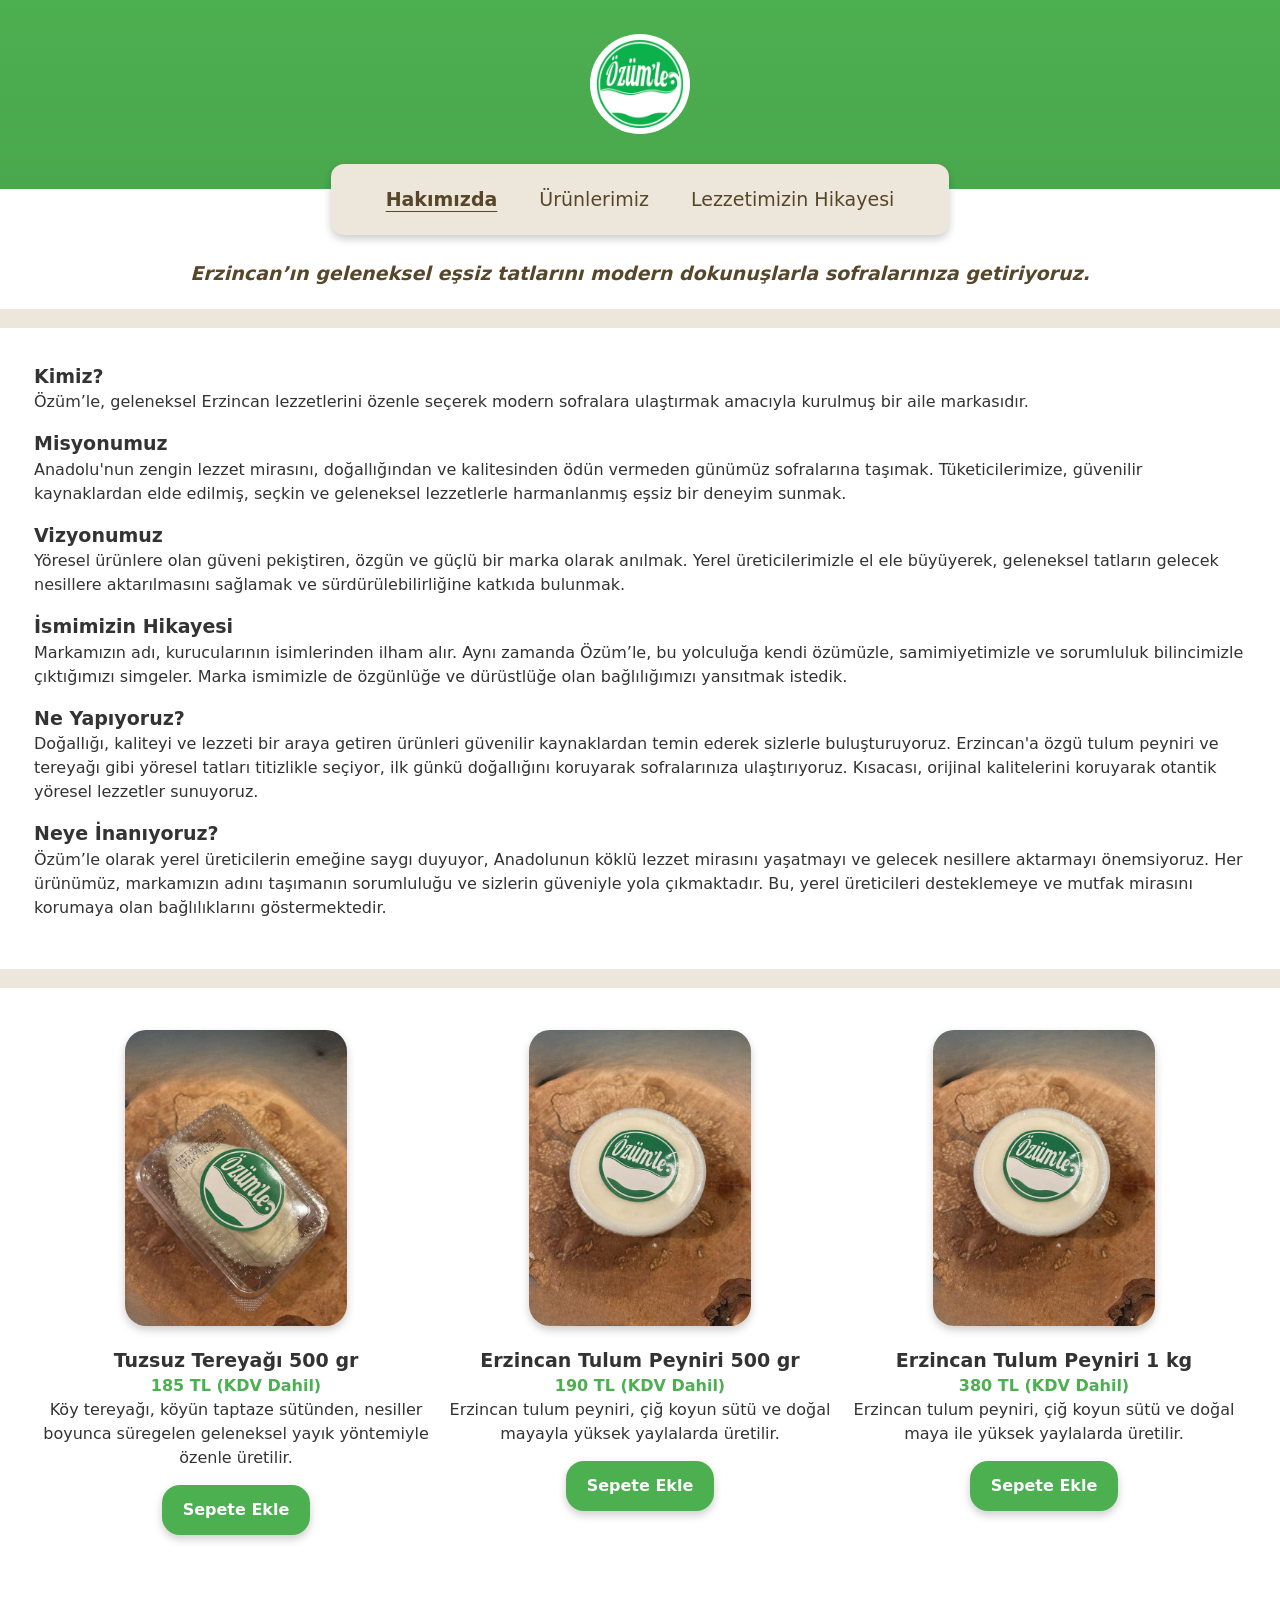
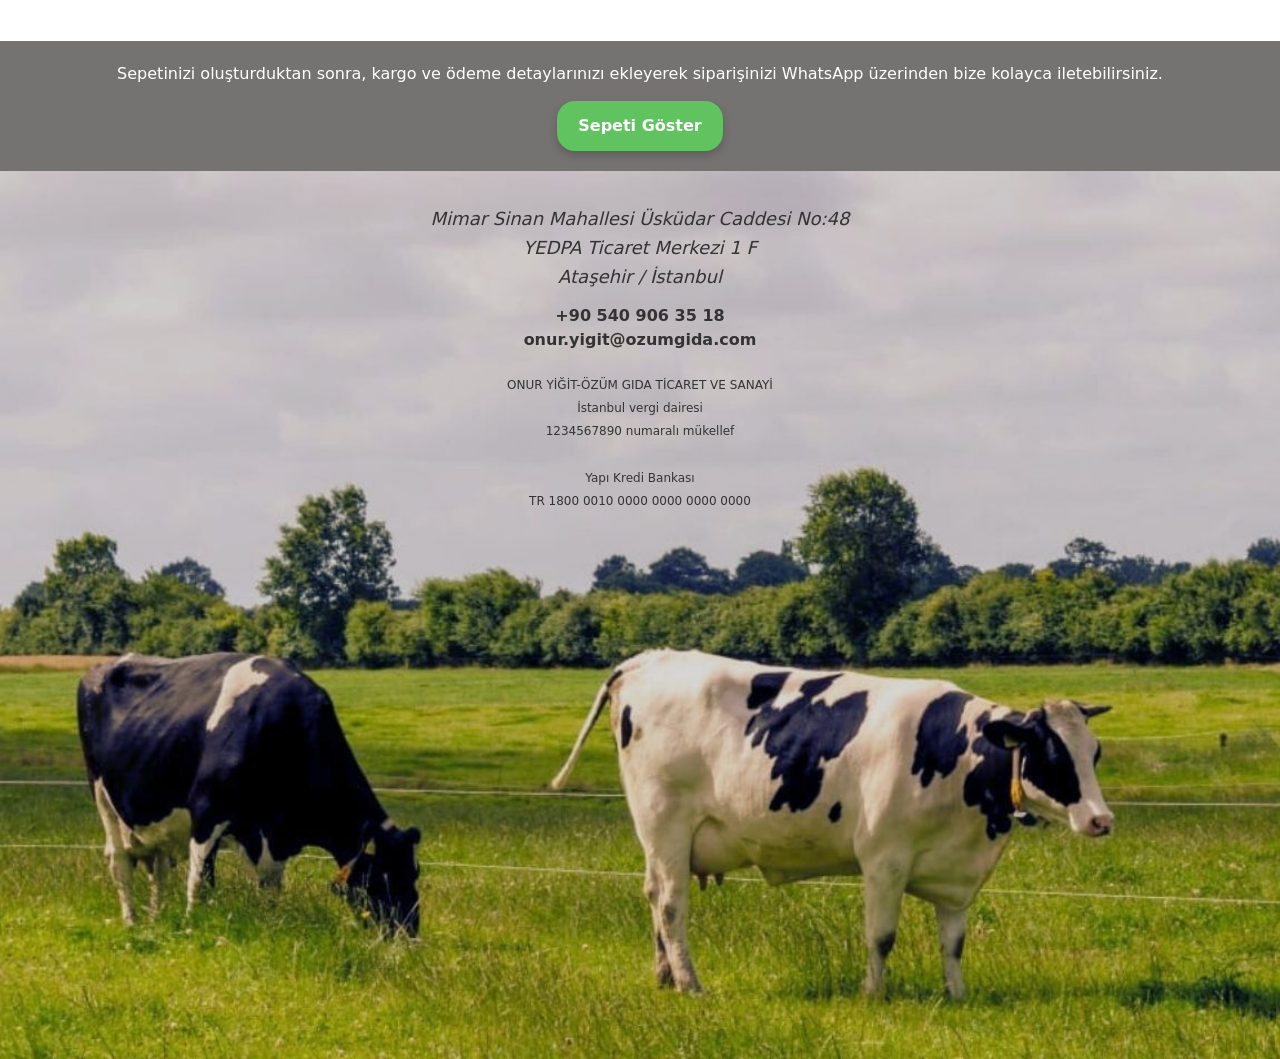
==== hakkimizda.html @ 04ee7a81 "initial commit for first version" ====
<!DOCTYPE html>
<html lang="tr">

<head>
    <meta charset="UTF-8">
    <meta name="viewport" content="width=device-width, initial-scale=1.0">
    <link rel="stylesheet" href="/s/site.css" />
</head>

<body>
    <div id="loading">yükleniyor...</div>
    <script src="/s/site.js"></script>
</body>

</html>
---- s/site.css ----
*,
*::before,
*::after {
    box-sizing: border-box;
    scrollbar-width: thin;
    scrollbar-color: #4CAF50 #fff;
}

html,
body,
header,
main,
footer,
div,
menu,
nav,
ul,
li,
h1,
h2,
h3,
em,
p,
strong,
address,
button {
    margin: 0;
    padding: 0;
    border: 0;
    outline: 0;
    vertical-align: baseline;
    font-size: 100%;
    font: inherit;
}

menu,
ul,
li {
    list-style: none;
}

html {
    font-size: 16px;
    height: 100%;
}

body {
    text-align: center;
    line-height: 1.5;
    font-family: sans;
    background: linear-gradient(to bottom, #4CAF50, #3E8E41);
    color: #333;
    height: 100%;
}


#loading {
    position: absolute;
    top: 50%;
    left: 50%;
    transform: translate(-50%, -50%);
    font-size: 55px;
    color: #fff;
}

header img {
    cursor: pointer;
    width: 100px;
    height: 100px;
    display: block;
    border-radius: 50%;
    margin: 34px auto;
    margin-bottom: 55px;
}

footer {
    background-image: url(/img/footer.jpg);
    height: 888px;
    background-size: cover;
    background-position: bottom;
    background-repeat: no-repeat;
    background-color: #b9afb8;
}

footer a {
    display: block;
    margin: 8px;
    color: #333;
    text-decoration: none;
    font-weight: bolder;
    width: fit-content;
    margin: auto;

}

footer em {
    font-style: normal;
    display: block;
    font-size: 12px;
    margin-bottom: 5px;
}

address {
    font-style: italic;
    padding-top: 34px;
    padding-bottom: 13px;
    font-size: 18px;
    line-height: 1.6;
}

nav {
    background: #fff;
    height: 77px;
    background-size: cover;
    background-position: bottom;
    background-repeat: no-repeat;
}

menu {
    background: #EDE6DB;
    margin-top: -25px;
    border-radius: 13px;
    display: inline-block;
    padding-left: 34px;
    padding-right: 34px;
    box-shadow: 0 4px 8px rgba(0, 0, 0, 0.2);
}

menu li {
    display: inline-block;
    padding: 8px;
    margin: 13px;
    color: #584629;
    font-size: 19px;
    font-weight: normal;
    text-decoration: none;
    text-align: center;
    cursor: pointer;
    text-underline-offset: 5px;
}

menu li:hover {
    text-decoration: underline;
}

article {
    background: #fff;
    padding: 34px;
    text-align: left;
}

article img {
    width: 100%;
    margin-top: 13px;
    margin-bottom: 13px;
    border-radius: 13px;
}

p {
    margin-bottom: 15px;
}

#basket {
    background: #757272;
    color: #fff;
    padding: 21px;
    padding-bottom: 55px;
    margin-top: -20px;
    width: 100%;
    overflow: hidden;
    transition: height 0.8s ease-in-out;
}

#basket h2,
#basket strong {
    margin-bottom: 5px;
    display: block;
}

#basket ul li img {
    width: 99px;
    height: 99px;
    margin: 5px;
    margin-left: 55px;
    margin-top: 21px;
    border-radius: 50%;
    box-shadow: 0 4px 8px rgba(0, 0, 0, 0.2);
}

#basket ul li button {
    display: inline-block;
    background-color: #f14f4f;
    padding: 8px;
    margin-inline: 13px;
    font-size: 13px;
}

.btnDelete {
    position: relative;
    top: -55px;
    left: -30px;
}

.btnAddToBasket {
    margin-bottom: 21px;
}

button {
    cursor: pointer;
    background-color: #4CAF50;
    color: #fff;
    padding: 13px;
    padding-right: 21px;
    padding-left: 21px;
    border-radius: 18px;
    font-weight: bold;
    box-shadow: 0 4px 8px rgba(0, 0, 0, 0.2);
}

button:hover {
    text-decoration: underline;
}

#btnShowBasket {
    background: #60c35f;
    margin-bottom: 21px;
}

#totalPrice {
    margin: 34px auto;
    display: block;
    text-decoration: underline;
    text-underline-offset: 5px;
}

main {
    background: #fff;
    margin-top: -20px;
    padding-bottom: 55px;
}

h2 {
    font-weight: bolder;
    font-size: 19px;
}

h3 {
    font-weight: bold;
    font-style: italic;
    font-size: 19px;
    padding: 13px;
    padding-bottom: 21px;
    color: #584629;
}

article,
h3 {
    border-bottom: 19px solid #EDE6DB;
}

#products {
    display: grid;
    justify-content: center;
    grid-template-columns: repeat(3, 1fr);
    padding: 34px;
    padding-top: 13px;
}

#products:has(> li:nth-child(1):nth-last-child(1)) {
    grid-template-columns: 1fr;
}

#products h2,
#products img {
    cursor: pointer;
}

#products strong, .prd strong {
    color: #4CAF50;
    font-weight: bold;
}

#products img {
    width: 222px;
    margin: 13px;
    border-radius: 21px;
    box-shadow: 0 4px 8px rgba(0, 0, 0, 0.2);
}

.prd {
    text-align: center;
}

.prd img {
    width: 50%;
    object-fit: cover;
    height: 444px;
}

@media (max-width: 768px) {
    #products {
        grid-template-columns: 1fr;
    }

    #products img {
        margin-top: 34px;
    }

    nav {
        height: 188px;
    }

    menu li {
        display: block;
        margin: 10px 0;
    }

    .btnAddToBasket {
        margin-bottom: 5px;
    }
}
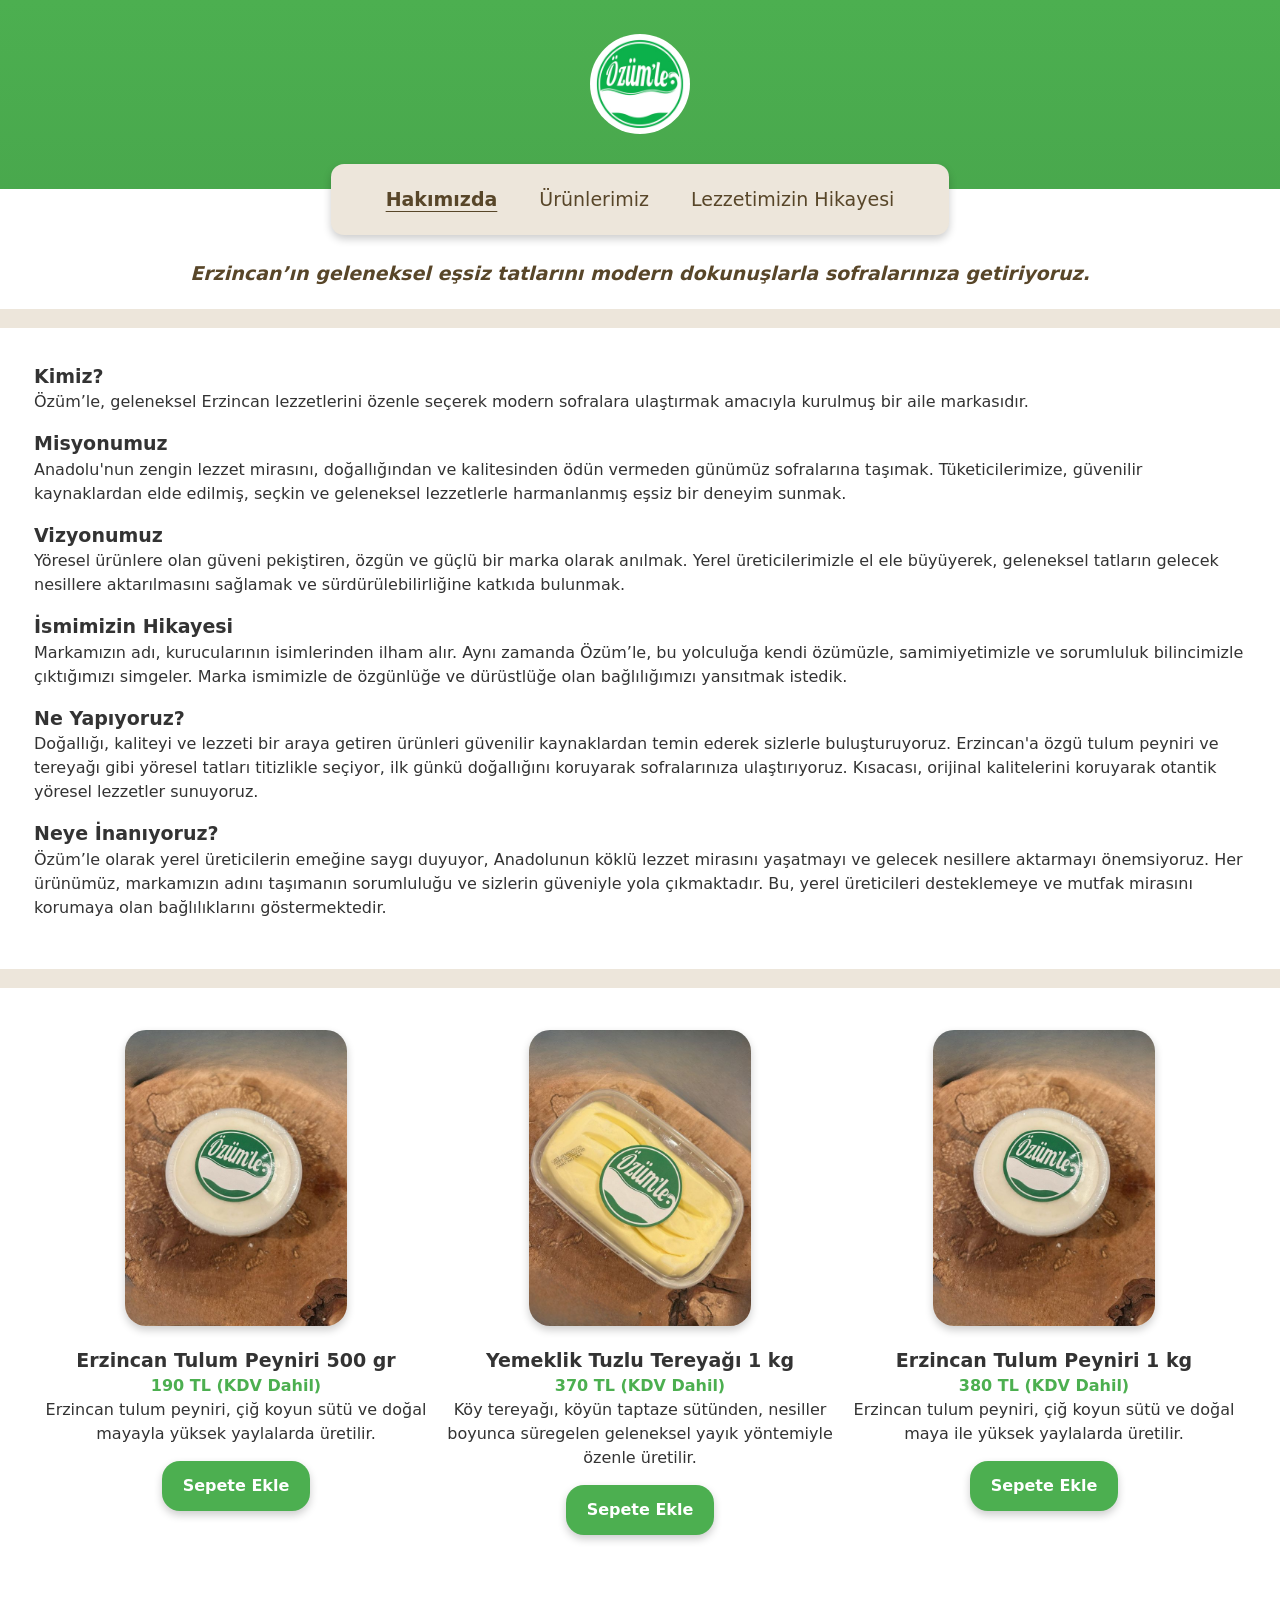
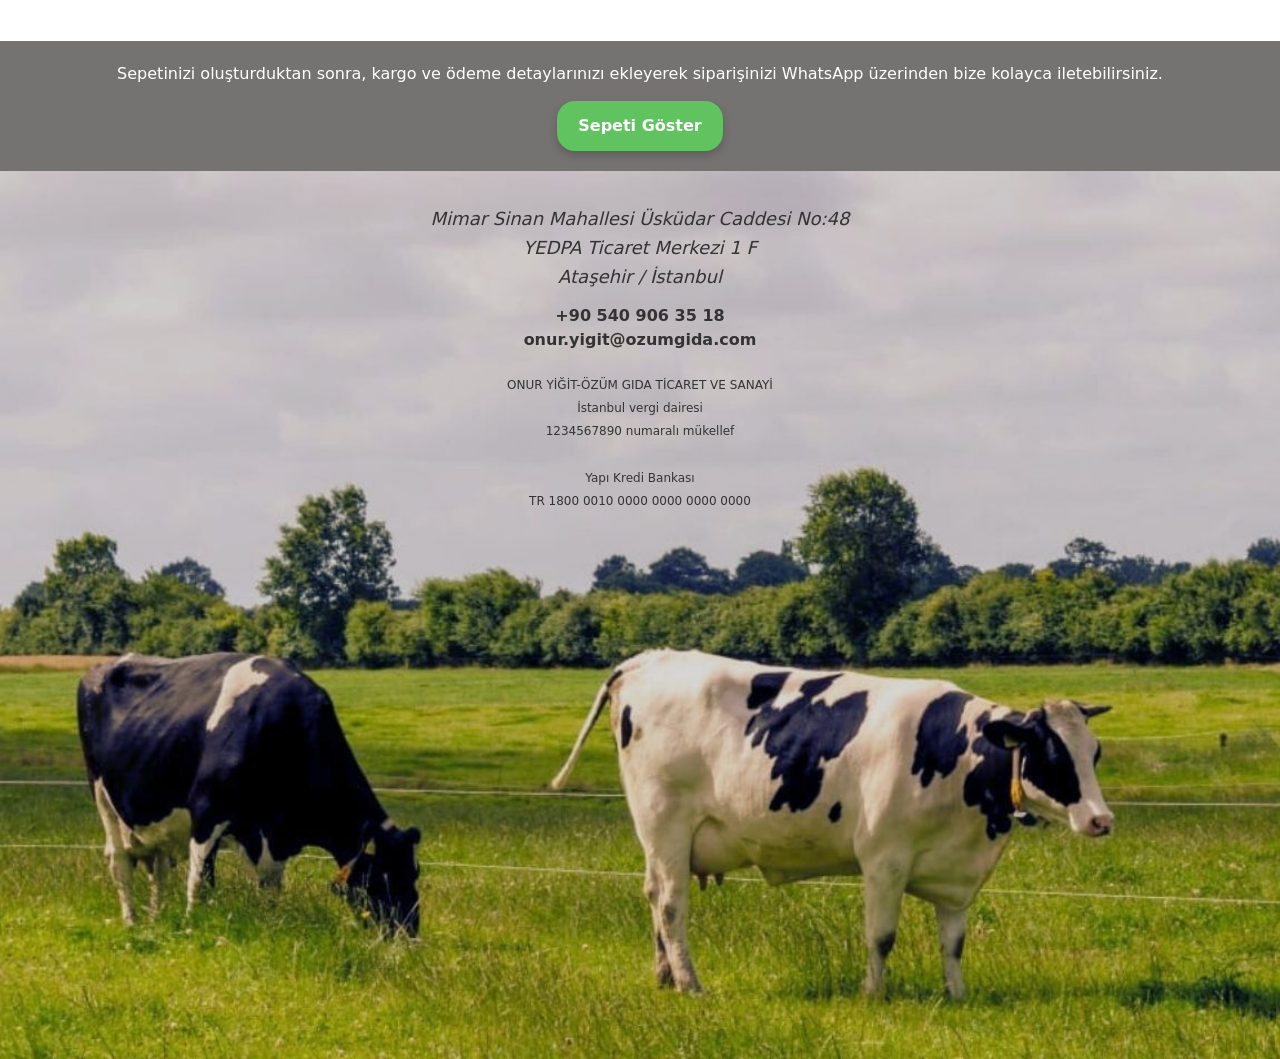
==== commit e04ed1b8: "favicon added," ====
--- a/hakkimizda.html
+++ b/hakkimizda.html
@@ -5,6 +5,7 @@
     <meta charset="UTF-8">
     <meta name="viewport" content="width=device-width, initial-scale=1.0">
     <link rel="stylesheet" href="/s/site.css" />
+    <link rel="icon" href="/favicon.png" type="image/png" />
 </head>
 
 <body>
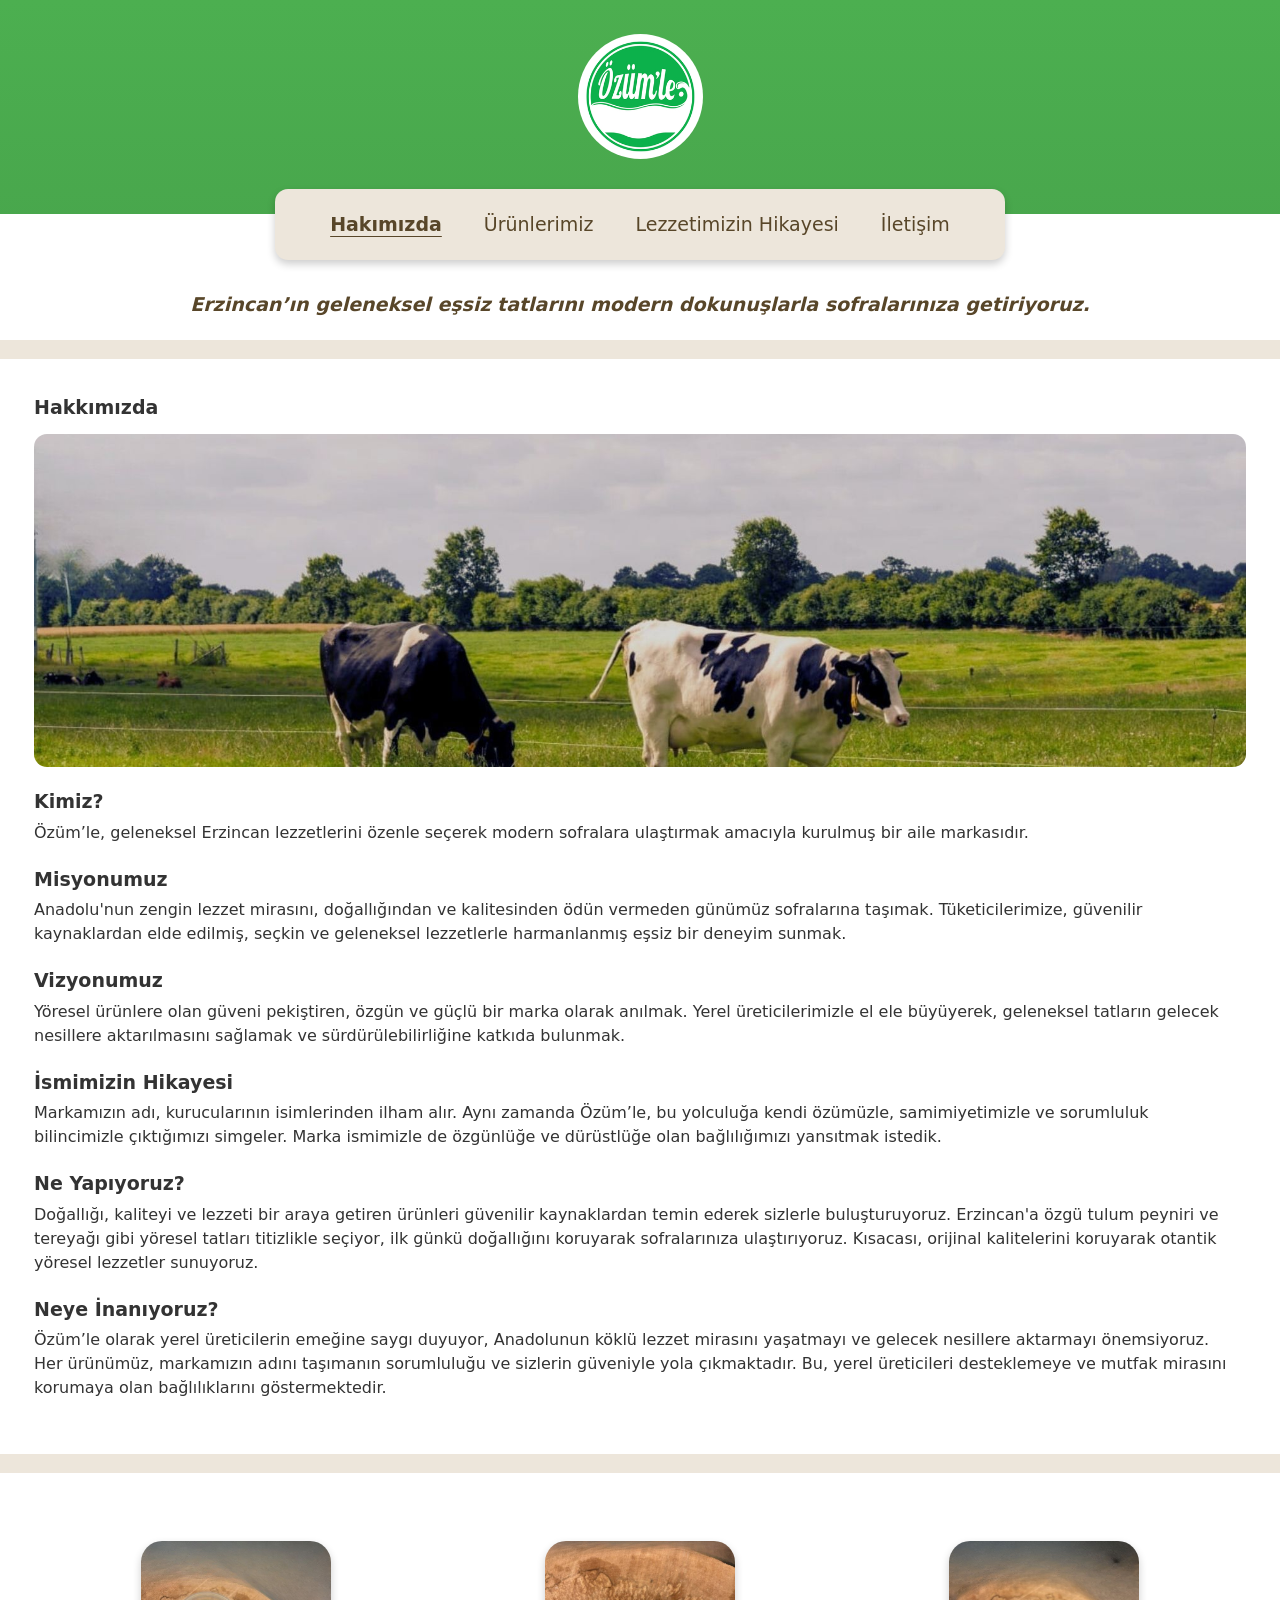
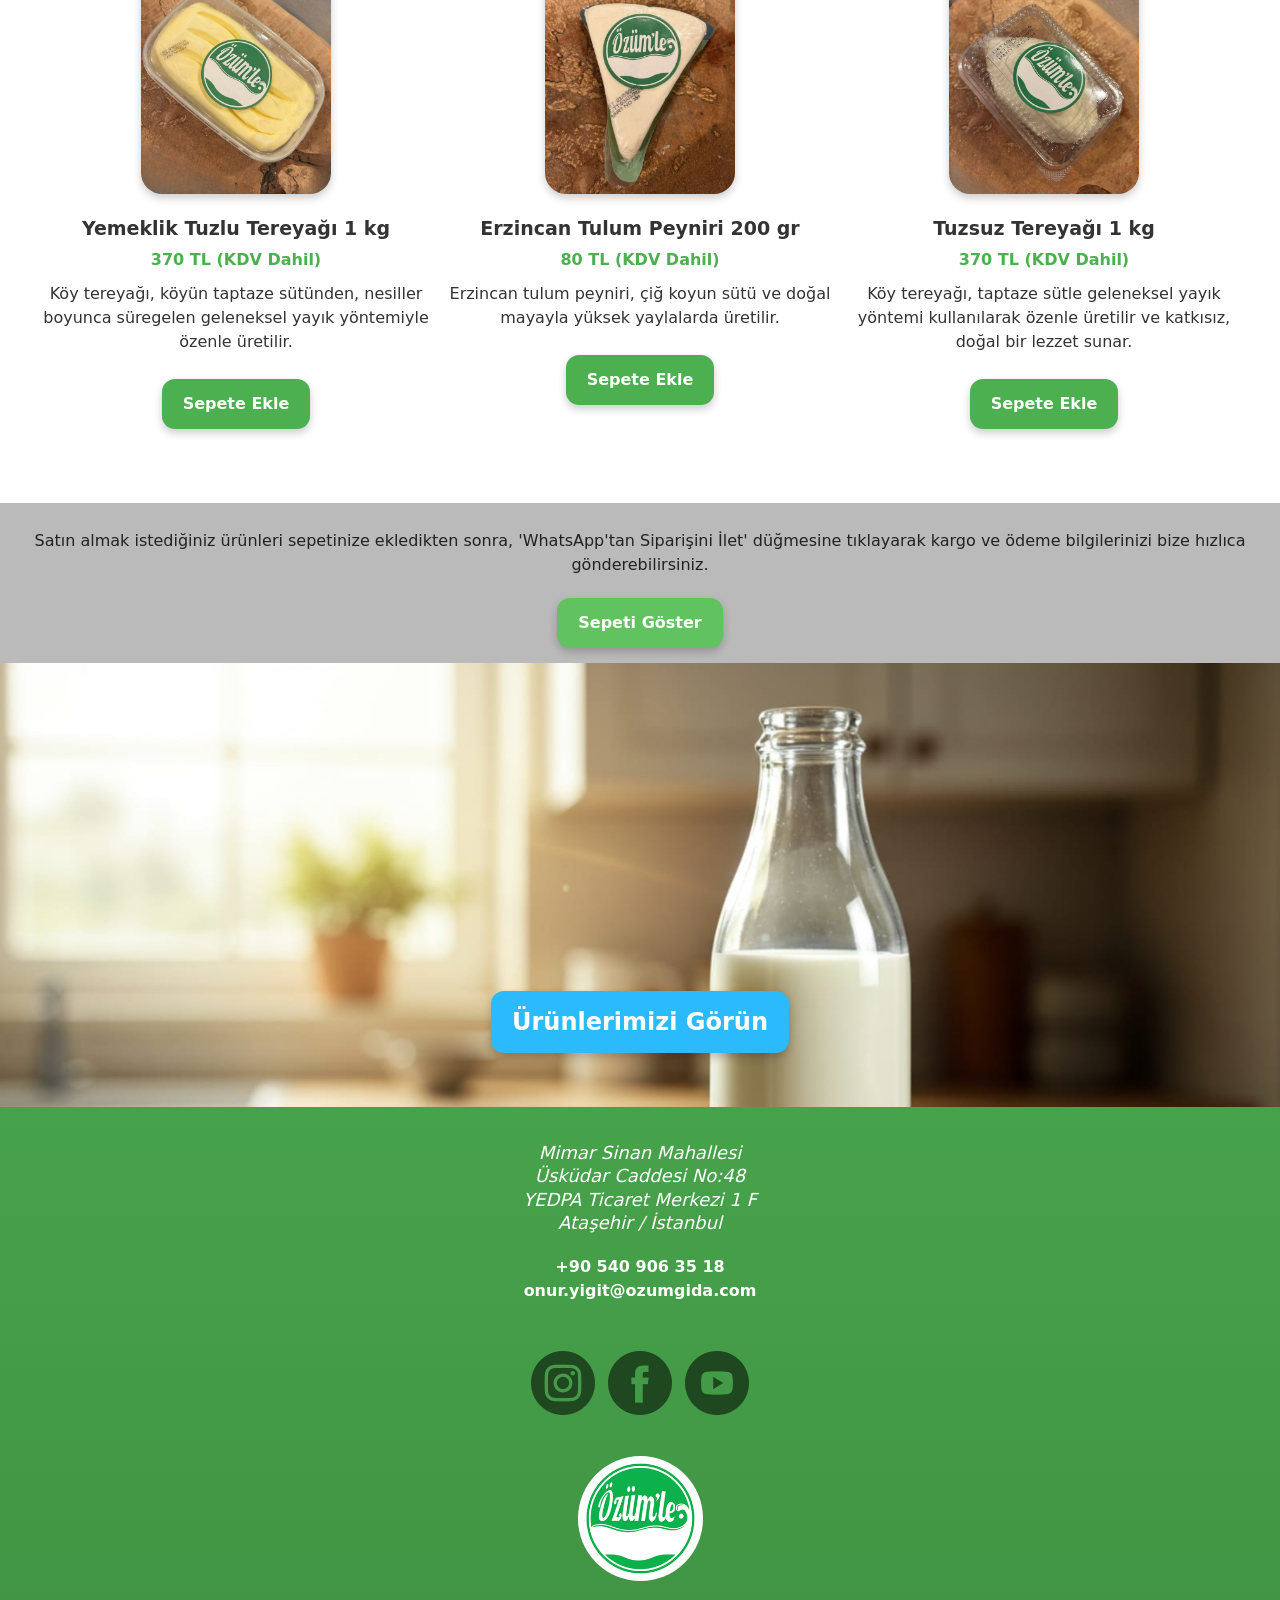
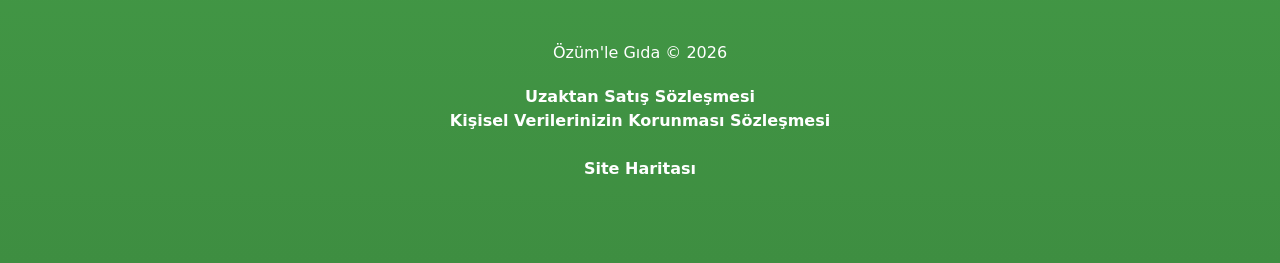
==== commit 411510fe: "basket work started" ====
--- a/hakkimizda.html
+++ b/hakkimizda.html
@@ -1,16 +1,5 @@
 <!DOCTYPE html>
 <html lang="tr">
-
-<head>
-    <meta charset="UTF-8">
-    <meta name="viewport" content="width=device-width, initial-scale=1.0">
-    <link rel="stylesheet" href="/s/site.css" />
-    <link rel="icon" href="/favicon.png" type="image/png" />
-</head>
-
-<body>
-    <div id="loading">yükleniyor...</div>
-    <script src="/s/site.js"></script>
-</body>
-
+<head><meta charset="UTF-8"><meta name="viewport" content="width=device-width, initial-scale=1.0"><link rel="stylesheet" href="/s/site.css" /><link rel="icon" href="/favicon.png" type="image/png" /></head>
+<body><div id="loading">yükleniyor...</div><script src="/s/site.js"></script></body>
 </html>
--- a/s/site.css
+++ b/s/site.css
@@ -63,10 +63,10 @@
     color: #fff;
 }
 
-header img {
-    cursor: pointer;
-    width: 100px;
-    height: 100px;
+.logo {
+    cursor: pointer;
+    width: 125px;
+    height: 125px;
     display: block;
     border-radius: 50%;
     margin: 34px auto;
@@ -74,18 +74,15 @@
 }
 
 footer {
-    background-image: url(/img/footer.jpg);
-    height: 888px;
-    background-size: cover;
-    background-position: bottom;
-    background-repeat: no-repeat;
-    background-color: #b9afb8;
+    background: linear-gradient(to bottom, #4CAF50, #3E8E41);
+    padding-bottom: 34px;
+    color: #fff;
 }
 
 footer a {
     display: block;
-    margin: 8px;
-    color: #333;
+    margin: 13px;
+    color: #fff;
     text-decoration: none;
     font-weight: bolder;
     width: fit-content;
@@ -102,15 +99,16 @@
 
 address {
     font-style: italic;
+    padding-bottom: 21px;
     padding-top: 34px;
-    padding-bottom: 13px;
     font-size: 18px;
-    line-height: 1.6;
+    line-height: 1.3;
+    color: #fff;
 }
 
 nav {
     background: #fff;
-    height: 77px;
+    height: 55px;
     background-size: cover;
     background-position: bottom;
     background-repeat: no-repeat;
@@ -124,6 +122,8 @@
     padding-left: 34px;
     padding-right: 34px;
     box-shadow: 0 4px 8px rgba(0, 0, 0, 0.2);
+    position: relative;
+    z-index: 100;
 }
 
 menu li {
@@ -139,10 +139,6 @@
     text-underline-offset: 5px;
 }
 
-menu li:hover {
-    text-decoration: underline;
-}
-
 article {
     background: #fff;
     padding: 34px;
@@ -151,6 +147,8 @@
 
 article img {
     width: 100%;
+    height: 333px;
+    object-fit: cover;
     margin-top: 13px;
     margin-bottom: 13px;
     border-radius: 13px;
@@ -158,10 +156,15 @@
 
 p {
     margin-bottom: 15px;
+    padding: 5px;
+}
+
+article p {
+    padding-left: 0;
 }
 
 #basket {
-    background: #757272;
+    background: #bababa;
     color: #fff;
     padding: 21px;
     padding-bottom: 55px;
@@ -185,23 +188,34 @@
     margin-top: 21px;
     border-radius: 50%;
     box-shadow: 0 4px 8px rgba(0, 0, 0, 0.2);
+    cursor: pointer;
 }
 
 #basket ul li button {
     display: inline-block;
-    background-color: #f14f4f;
-    padding: 8px;
-    margin-inline: 13px;
-    font-size: 13px;
-}
-
-.btnDelete {
+    background-color: #ffa91e;
+    padding-inline: 6px;
+    padding-block: 0px;
+    margin-inline: 15px;
+    font-size: 19px;
+    border-radius: 8px;
+}
+
+#basket ul li button.btnDelete {
     position: relative;
     top: -55px;
     left: -30px;
+    font-size: 15px;
+    padding-left: 8px;
+    padding-right: 8px;
 }
 
 .btnAddToBasket {
+    margin: 5px;
+}
+
+.prd .btnAddToBasket {
+    margin-top: 13px;
     margin-bottom: 21px;
 }
 
@@ -212,30 +226,39 @@
     padding: 13px;
     padding-right: 21px;
     padding-left: 21px;
-    border-radius: 18px;
+    border-radius: 13px;
     font-weight: bold;
     box-shadow: 0 4px 8px rgba(0, 0, 0, 0.2);
 }
 
-button:hover {
-    text-decoration: underline;
-}
-
 #btnShowBasket {
     background: #60c35f;
+    margin-top: 13px;
     margin-bottom: 21px;
 }
 
-#totalPrice {
+#basket p {
+    margin-bottom: 3px;
+    color: #222;
+}
+
+#pTotal {
     margin: 34px auto;
+    display: block;
+}
+
+#total {
     display: block;
     text-decoration: underline;
     text-underline-offset: 5px;
+    padding-bottom: 34px;
+    font-weight: bold;
 }
 
 main {
     background: #fff;
-    margin-top: -20px;
+    margin-top: 0;
+    padding-top: 8px;
     padding-bottom: 55px;
 }
 
@@ -263,7 +286,7 @@
     justify-content: center;
     grid-template-columns: repeat(3, 1fr);
     padding: 34px;
-    padding-top: 13px;
+    padding-top: 55px;
 }
 
 #products:has(> li:nth-child(1):nth-last-child(1)) {
@@ -275,13 +298,16 @@
     cursor: pointer;
 }
 
-#products strong, .prd strong {
+#products strong,
+.prd strong {
     color: #4CAF50;
     font-weight: bold;
+    display: block;
+    margin: 5px;
 }
 
 #products img {
-    width: 222px;
+    width: 190px;
     margin: 13px;
     border-radius: 21px;
     box-shadow: 0 4px 8px rgba(0, 0, 0, 0.2);
@@ -289,33 +315,148 @@
 
 .prd {
     text-align: center;
+    padding-top: 8px;
 }
 
 .prd img {
-    width: 50%;
+    width: 55%;
     object-fit: cover;
+    object-position: center;
     height: 444px;
 }
 
+.bigImg {
+    height: 444px;
+    overflow: hidden;
+    width: 100%;
+}
+
+.bigImg img {
+    width: 100%;
+    height: 444px;
+    object-fit: cover;
+    object-position: center;
+}
+
+footer .bigImg img {
+    object-position: top;
+}
+
+.bigImg button {
+    position: relative;
+    top: -123px;
+    margin: 0 auto;
+    background-color: #2bbbfc;
+    font-size: 24px;
+}
+
+article address {
+    color: #333;
+    padding-top: 13px;
+}
+
+article a {
+    color: #3E8E41;
+    margin-bottom: 5px;
+    display: block;
+}
+
+.social {
+    display: inline-flex;
+    justify-content: center;
+    gap: 13px;
+}
+
+#basketInfo {
+    position: fixed;
+    top: 66px;
+    right: 22px;
+    background: #fff;
+    box-shadow: 0 4px 8px rgba(0, 0, 0, 0.2);
+    border-radius: 13px;
+    padding: 8px;
+    cursor: pointer;
+    visibility: hidden;
+    transition: visibility 0.5s ease-in-out;
+}
+
+#basketInfo img {
+    width: 33px;
+    height: 33px;
+}
+
+#basketInfo div {
+    color: #fff;
+    background: #2a5b2c;
+    font-weight: bold;
+    margin-bottom: -11px;
+    border-radius: 50%;
+    font-size: 15px;
+    padding: 5px;
+}
+
 @media (max-width: 768px) {
+    .bigImg button {
+        top: -89px;
+        font-size: 17px;
+    }
+
     #products {
         grid-template-columns: 1fr;
+        padding: 34px;
     }
 
     #products img {
         margin-top: 34px;
+        width: 80%;
+    }
+
+    .prd {
+        margin-top: -8px;
+        padding-top: 0;
+        display: inline-block;
+    }
+
+    .prd img {
+        width: 95%;
+        height: 333px;
     }
 
     nav {
-        height: 188px;
+        height: auto;
+    }
+
+    menu {
+        padding-left: 15px;
+        padding-right: 15px;
     }
 
     menu li {
         display: block;
-        margin: 10px 0;
+        margin: 5px 0;
+        padding: 5px;
+        font-size: 17px;
+    }
+
+    menu li img {
+        vertical-align: bottom;
+        padding: 8px;
+    }
+
+    menu li.close {
+        display: none;
+    }
+
+    main h3 {
+        margin-top: -5px;
+        display: inline-block;
     }
 
     .btnAddToBasket {
-        margin-bottom: 5px;
+        margin: 5px;
+    }
+
+    .prd .btnAddToBasket {
+        margin: 13px;
     }
 }
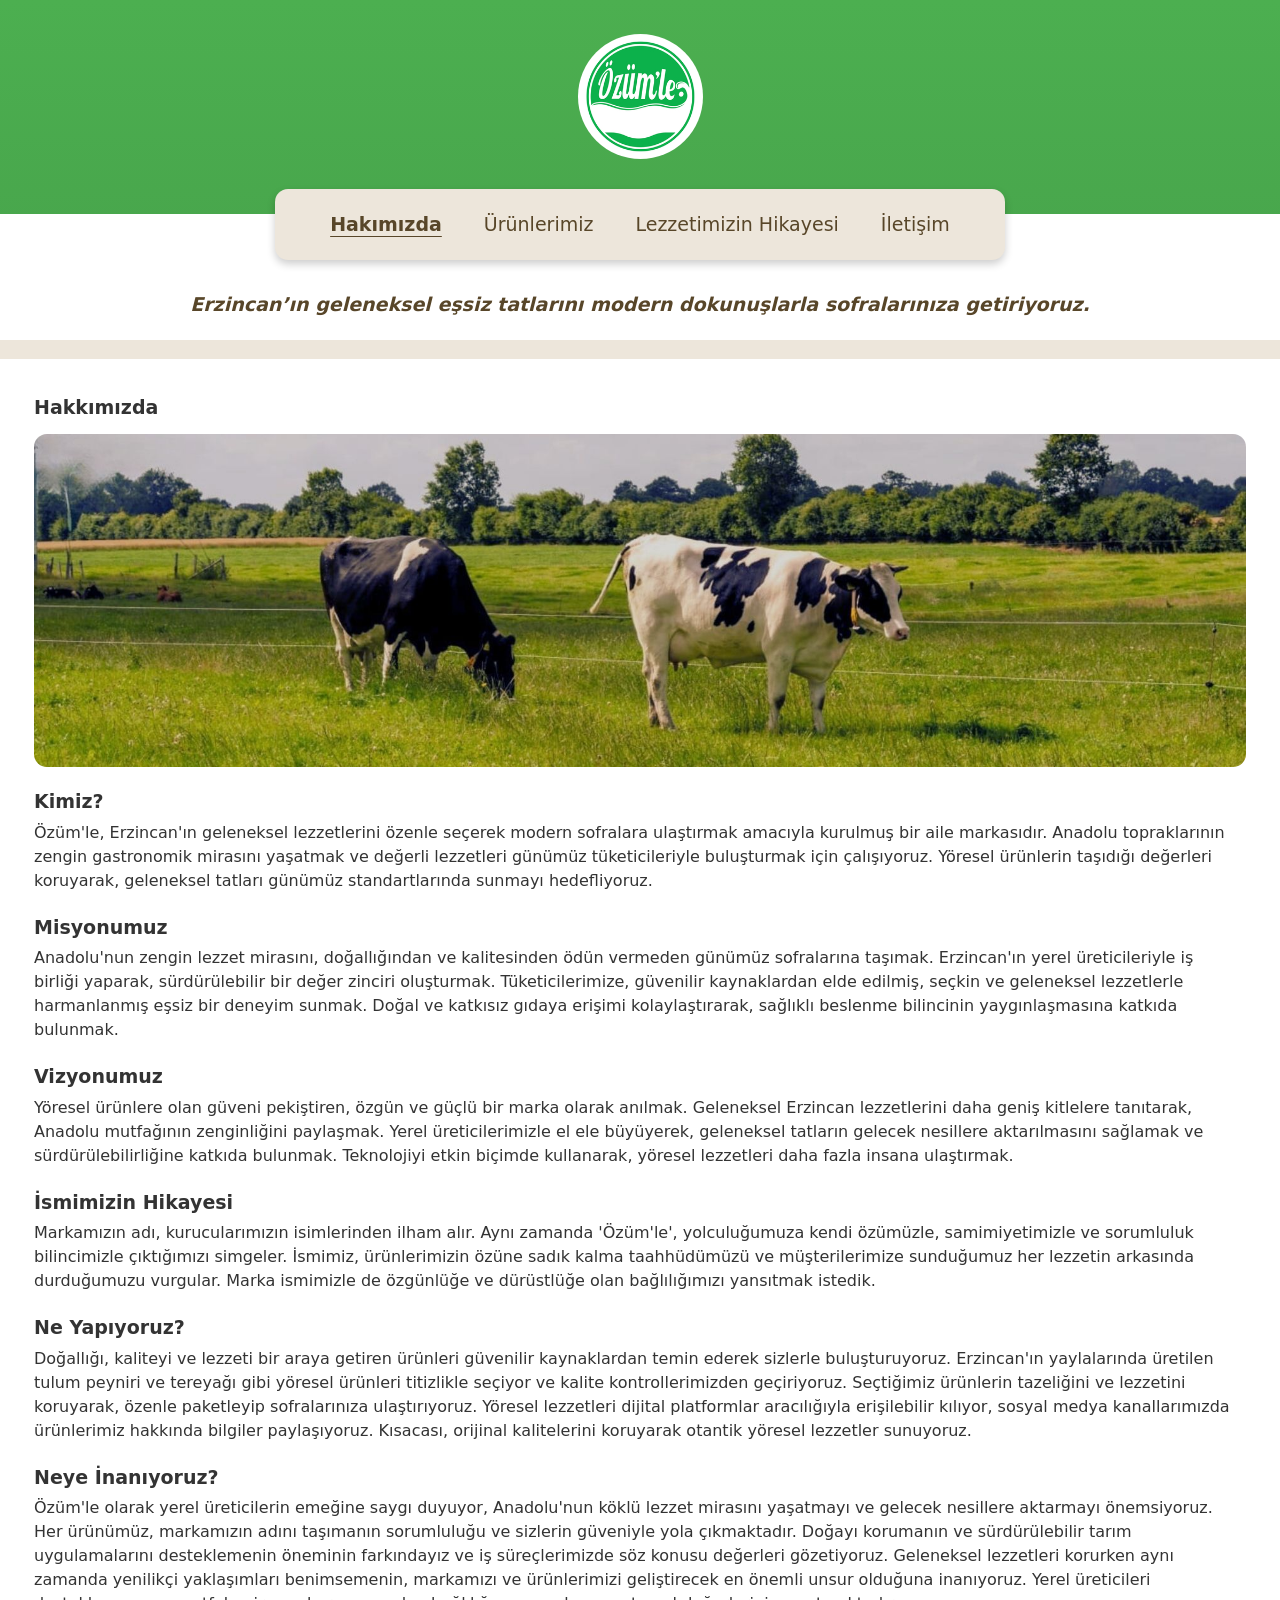
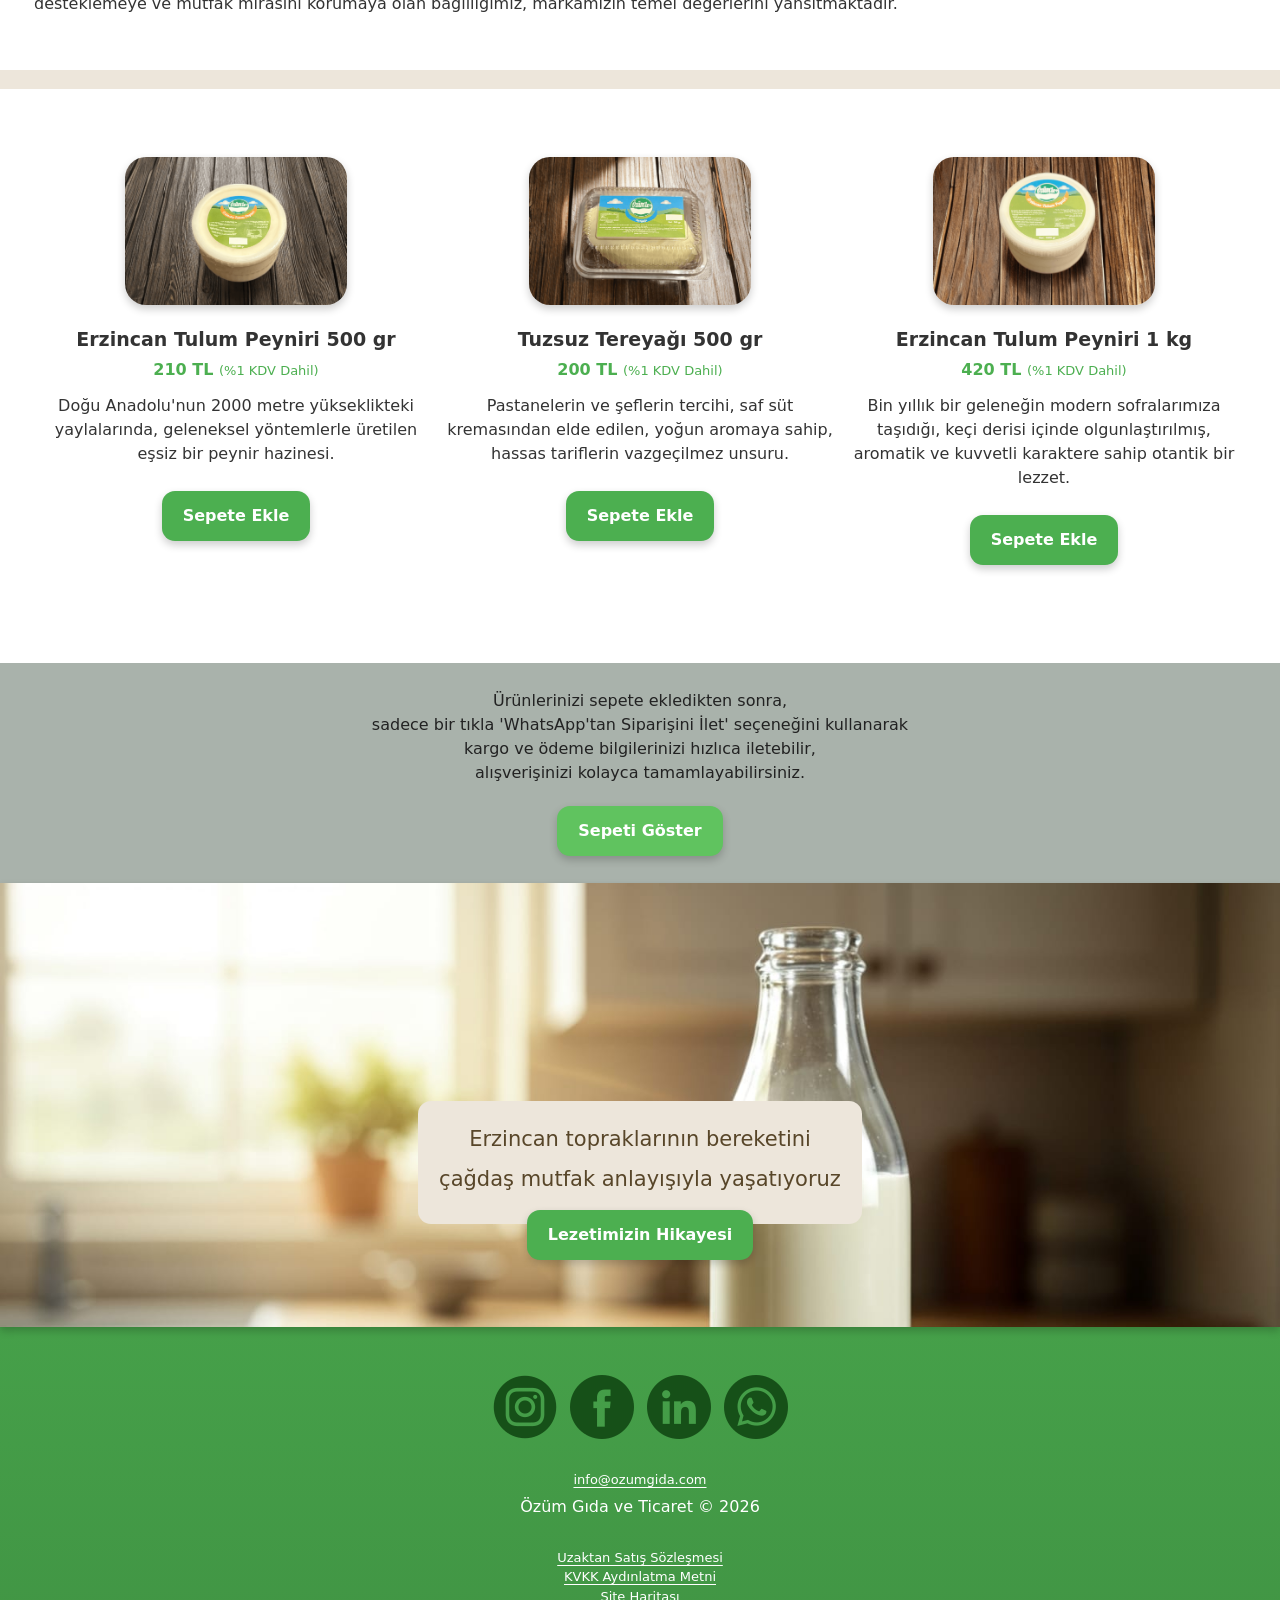
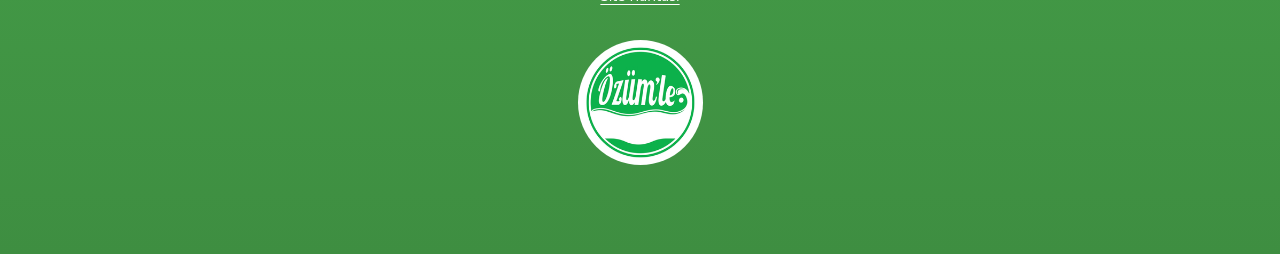
==== commit 354ffa87: "bulk changes" ====
--- a/hakkimizda.html
+++ b/hakkimizda.html
@@ -1,5 +1 @@
-<!DOCTYPE html>
-<html lang="tr">
-<head><meta charset="UTF-8"><meta name="viewport" content="width=device-width, initial-scale=1.0"><link rel="stylesheet" href="/s/site.css" /><link rel="icon" href="/favicon.png" type="image/png" /></head>
-<body><div id="loading">yükleniyor...</div><script src="/s/site.js"></script></body>
-</html>+<!DOCTYPE html><html lang="tr"><head><meta charset="UTF-8"><meta name="viewport" content="width=device-width, initial-scale=1.0"><title>Hakkımızda | Özüm'le Ailesi</title><meta name="description" content=""><meta name="keywords" content=""><link rel="stylesheet" href="/static/site.css"/><link rel="icon" href="/favicon.png" type="image/png"/></head><body><div id="loading">loading...</div><script src="/static/site.js"></script></body></html>
--- a/static/site.css
+++ b/static/site.css
@@ -0,0 +1,558 @@
+*,
+*::before,
+*::after {
+  box-sizing: border-box;
+  scrollbar-width: thin;
+  scrollbar-color: #4CAF50 #fff;
+}
+
+html,
+body,
+header,
+main,
+footer,
+div,
+menu,
+nav,
+ul,
+li,
+h1,
+h2,
+h3,
+em,
+p,
+strong,
+address,
+button {
+  margin: 0;
+  padding: 0;
+  border: 0;
+  outline: 0;
+  vertical-align: baseline;
+  font-size: 100%;
+  font: inherit;
+}
+
+menu,
+ul,
+li {
+  list-style: none;
+}
+
+html {
+  font-size: 16px;
+  height: 100%;
+}
+
+body {
+  text-align: center;
+  line-height: 1.5;
+  font-family: sans;
+  background: linear-gradient(to bottom, #4CAF50, #3E8E41);
+  color: #333;
+  height: 100%;
+}
+
+
+#loading {
+  position: absolute;
+  top: 50%;
+  left: 50%;
+  transform: translate(-50%, -50%);
+  font-size: 55px;
+  color: #fff;
+}
+
+.logo {
+  cursor: pointer;
+  width: 125px;
+  height: 125px;
+  display: block;
+  border-radius: 50%;
+  margin: 34px auto;
+  margin-bottom: 55px;
+}
+
+footer {
+  background: linear-gradient(to bottom, #4CAF50, #3E8E41);
+  padding-bottom: 34px;
+  color: #fff;
+}
+
+footer a {
+  display: block;
+  color: #fff;
+  text-decoration: underline;
+  text-underline-offset: 3px;
+  margin: auto;
+  font-size: 13px;
+}
+
+footer p {
+  margin-bottom: 0;
+}
+
+footer em {
+  font-style: normal;
+  display: block;
+  font-size: 12px;
+  margin-bottom: 5px;
+}
+
+address {
+  font-style: italic;
+  padding-bottom: 21px;
+  padding-top: 34px;
+  font-size: 18px;
+  line-height: 1.3;
+  color: #fff;
+}
+
+nav {
+  background: #fff;
+  height: 55px;
+  background-size: cover;
+  background-position: bottom;
+  background-repeat: no-repeat;
+}
+
+menu {
+  background: #EDE6DB;
+  margin-top: -25px;
+  border-radius: 13px;
+  display: inline-block;
+  padding-left: 34px;
+  padding-right: 34px;
+  box-shadow: 0 4px 8px rgba(0, 0, 0, 0.2);
+  position: relative;
+  z-index: 100;
+}
+
+menu li {
+  display: inline-block;
+  padding: 8px;
+  margin: 13px;
+  color: #584629;
+  font-size: 19px;
+  font-weight: normal;
+  text-decoration: none;
+  text-align: center;
+  cursor: pointer;
+  text-underline-offset: 5px;
+}
+
+article {
+  background: #fff;
+  padding: 34px;
+  text-align: left;
+}
+
+article img {
+  width: 100%;
+  height: 333px;
+  object-fit: cover;
+  object-position: bottom;
+  margin-top: 13px;
+  margin-bottom: 13px;
+  border-radius: 13px;
+}
+
+p {
+  margin-bottom: 15px;
+  padding: 5px;
+}
+
+article p {
+  padding-left: 0;
+}
+
+#basket {
+  background: #a9b2ab;
+  color: #fff;
+  padding: 21px;
+  padding-bottom: 55px;
+  margin-top: -20px;
+  width: 100%;
+  overflow: hidden;
+  transition: height 0.8s ease-in-out;
+}
+
+#basket h2,
+#basket strong {
+  margin-bottom: 5px;
+  display: block;
+}
+
+#basket ul li img {
+  width: 88px;
+  height: 88px;
+  margin-top: 15px;
+  margin-right: 35px;
+  border-radius: 50%;
+  box-shadow: 0 4px 8px rgba(0, 0, 0, 0.2);
+  cursor: pointer;
+}
+
+#basket ul li button,
+.bskbtn,
+.btnDelete {
+  display: inline-block;
+  background-color: #ffa91e;
+  padding: 0 !important;
+  margin: 0 !important;
+  margin-inline: 13px !important;
+  border-radius: 50%;
+  text-align: center;
+  vertical-align: middle;
+  border: none;
+  width: 24px !important;
+  height: 24px !important;
+  cursor: pointer;
+  box-shadow: 0 2px 4px rgba(0, 0, 0, 0.2);
+}
+
+#basket ul li img.btnDelete {
+  position: relative;
+  top: -42px;
+  right: -21px;
+}
+
+.bskbtn,
+.btnDelete {
+  border: 3px solid #ffa91e;
+}
+
+.btnAddToBasket {
+  margin: 5px;
+}
+
+.prd .btnAddToBasket {
+  margin-top: 13px;
+  margin-bottom: 21px;
+}
+
+button {
+  cursor: pointer;
+  background-color: #4CAF50;
+  color: #fff;
+  padding: 13px;
+  padding-right: 21px;
+  padding-left: 21px;
+  border-radius: 13px;
+  font-weight: bold;
+  box-shadow: 0 4px 8px rgba(0, 0, 0, 0.2);
+}
+
+#btnShowBasket {
+  background: #60c35f;
+  margin-top: 13px;
+  margin-bottom: 21px;
+}
+
+#basket p {
+  margin-bottom: 3px;
+  color: #222;
+}
+
+#pTotal {
+  margin: 34px auto;
+  display: block;
+}
+
+#total {
+  display: block;
+  text-decoration: underline;
+  text-underline-offset: 5px;
+  padding-bottom: 34px;
+  font-weight: bold;
+}
+
+main {
+  background: #fff;
+  margin-top: 0;
+  padding-top: 8px;
+  padding-bottom: 55px;
+}
+
+h2 {
+  font-weight: bolder;
+  font-size: 19px;
+}
+
+h3 {
+  font-weight: bold;
+  font-style: italic;
+  font-size: 19px;
+  padding: 13px;
+  padding-bottom: 21px;
+  color: #584629;
+}
+
+article,
+h3 {
+  border-bottom: 19px solid #EDE6DB;
+}
+
+#products {
+  display: grid;
+  justify-content: center;
+  grid-template-columns: repeat(3, 1fr);
+  padding: 34px;
+  padding-top: 55px;
+}
+
+#products:has(> li:nth-child(1):nth-last-child(1)) {
+  grid-template-columns: 1fr;
+}
+
+#products h2,
+#products img {
+  cursor: pointer;
+}
+
+#products strong,
+.prd strong {
+  color: #4CAF50;
+  font-weight: bold;
+  display: block;
+  margin: 5px;
+  padding-bottom: 2px;
+}
+
+strong em {
+  font-size: 13px;
+  font-weight: normal;
+}
+
+#products img {
+  width: 222px;
+  margin: 13px;
+  border-radius: 21px;
+  box-shadow: 0 4px 8px rgba(0, 0, 0, 0.2);
+}
+
+.prd {
+  text-align: center;
+  padding-top: 8px;
+}
+
+.prd li {
+  padding-bottom: 13px;
+}
+
+.prd img {
+  width: 55%;
+  object-fit: cover;
+  object-position: center;
+  height: 444px;
+}
+
+.bigImg {
+  height: 444px;
+  overflow: hidden;
+  width: 100%;
+  box-shadow: 0 4px 8px rgba(0, 0, 0, 0.2);
+}
+
+.bigImg img {
+  width: 100%;
+  height: 444px;
+  object-fit: cover;
+  object-position: center;
+}
+
+footer .bigImg img {
+  object-position: top;
+}
+
+.bigImg div {
+  position: relative;
+  top: -233px;
+  background: #EDE6DB;
+  color: #584629;
+  margin: auto;
+  width: fit-content;
+  height: 123px;
+  text-align: center;
+  border-radius: 13px;
+  padding: 21px;
+}
+
+.bigImg button {
+  position: relative;
+  top: 8px;
+  margin: 0 auto;
+  background-color: #4CAF50;
+  font-size: 16px;
+}
+
+.bigImg em {
+  font-size: 21px;
+  line-height: 1.66;
+  display: block;
+}
+
+article address {
+  color: #333;
+  padding-top: 13px;
+}
+
+article a {
+  color: #3E8E41;
+  margin-bottom: 5px;
+  display: block;
+}
+
+.social {
+  display: inline-flex;
+  justify-content: center;
+  gap: 13px;
+}
+
+#basketInfo {
+  position: fixed;
+  top: 55px;
+  right: 8px;
+  width: 55px;
+  height: 70px;
+  background: #fff;
+  box-shadow: 0 4px 8px rgba(0, 0, 0, 0.2);
+  border-radius: 13px;
+  padding: 8px;
+  padding-top: 0;
+  cursor: pointer;
+  visibility: hidden;
+  transition: visibility 0.5s ease-in-out;
+}
+
+#basketInfo img {
+  width: 34px;
+  height: 34px;
+  margin-top: -21px;
+}
+
+#basketInfo div {
+  color: #fff;
+  background: #ffa91e;
+  font-weight: bold;
+  border-radius: 50%;
+  font-size: 13px;
+  position: relative;
+  top: -10px;
+  right: -27px;
+  width: 25px;
+  height: 25px;
+  text-align: center;
+  vertical-align: middle;
+  padding: 3px;
+}
+
+#basketInfo em {
+  font-size: 9px;
+  font-weight: bold;
+  color: #ffa91e;
+  display: block;
+  margin-top: 1px;
+}
+
+li button img {
+  width: 18px !important;
+  height: 18px !important;
+  border-radius: 0 !important;
+  object-fit: cover !important;
+  object-position: center !important;
+  margin: 0 !important;
+  vertical-align: middle;
+  max-width: 100%;
+  max-height: 100%;
+}
+
+.list {
+  margin: 21px;
+  margin-top: -13px;
+  margin-bottom: 13px;
+}
+
+.list li {
+  list-style-type: square;
+}
+
+@media (max-width: 768px) {
+  .bigImg div {
+    width: 89%;
+  }
+
+  .bigImg button {
+    top: 8px;
+  }
+
+  footer .bigImg button {
+    top: 21px;
+  }
+
+  .bigImg em {
+    font-size: 15px;
+    margin-bottom: 3px;
+  }
+
+  #products {
+    grid-template-columns: 1fr;
+    padding: 34px;
+  }
+
+  #products img {
+    margin-top: 34px;
+    width: 80%;
+  }
+
+  .prd {
+    margin-top: -8px;
+    padding-top: 0;
+    display: inline-block;
+  }
+
+  .prd img {
+    width: 95%;
+    height: 333px;
+  }
+
+  nav {
+    height: auto;
+  }
+
+  menu {
+    padding-left: 15px;
+    padding-right: 15px;
+  }
+
+  menu li {
+    display: block;
+    margin: 5px 0;
+    padding: 5px;
+    font-size: 17px;
+  }
+
+  menu li img {
+    vertical-align: bottom;
+    padding: 8px;
+    width: 42px;
+    height: 42px;
+  }
+
+  menu li.close {
+    display: none;
+  }
+
+  main h3 {
+    margin-top: -5px;
+    display: inline-block;
+  }
+
+  .btnAddToBasket {
+    margin: 5px;
+  }
+
+  .prd .btnAddToBasket {
+    margin: 13px;
+  }
+}
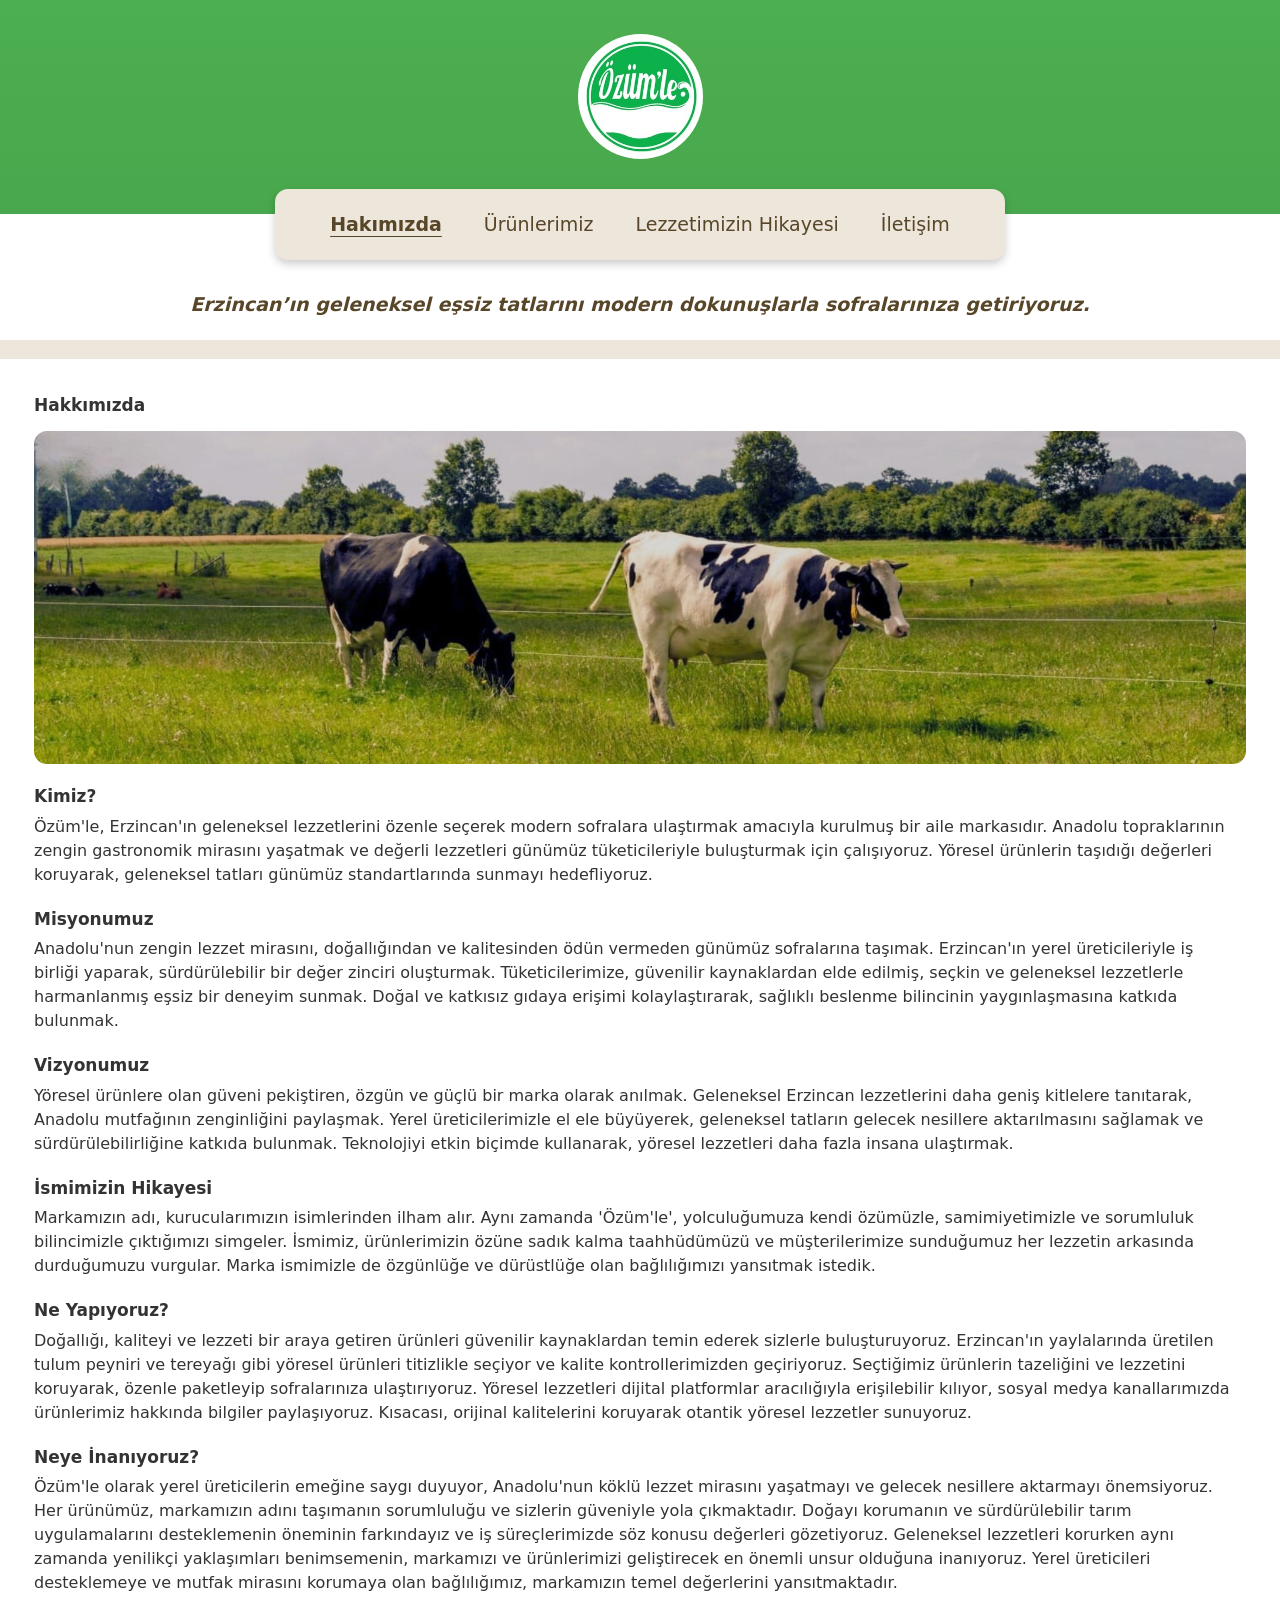
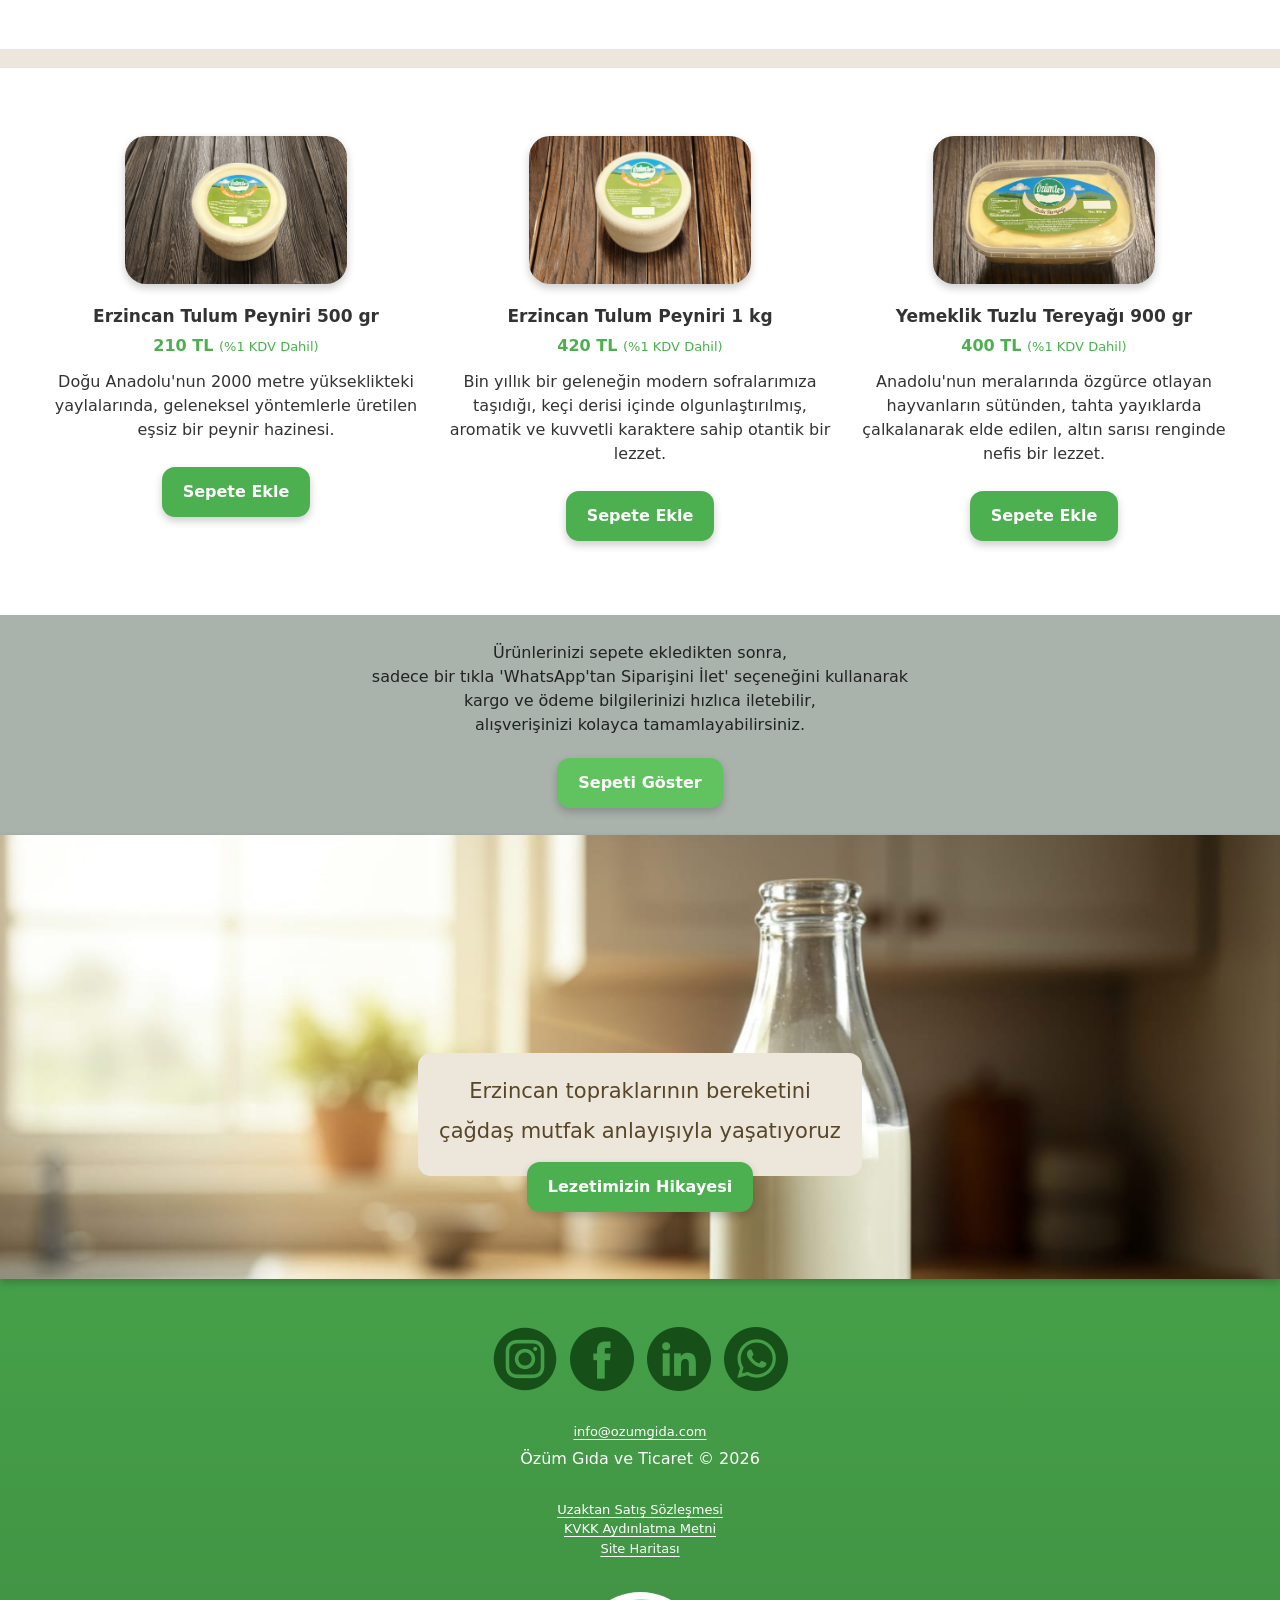
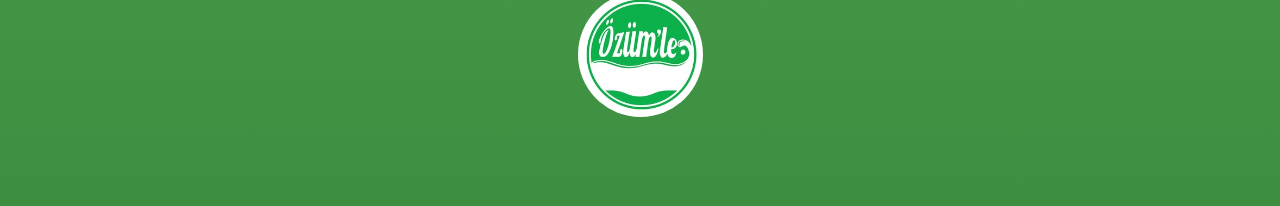
==== commit 6eb2440f: "html fixes" ====
--- a/hakkimizda.html
+++ b/hakkimizda.html
@@ -1 +1 @@
-<!DOCTYPE html><html lang="tr"><head><meta charset="UTF-8"><meta name="viewport" content="width=device-width, initial-scale=1.0"><title>Hakkımızda | Özüm'le Ailesi</title><meta name="description" content=""><meta name="keywords" content=""><link rel="stylesheet" href="/static/site.css"/><link rel="icon" href="/favicon.png" type="image/png"/></head><body><div id="loading">loading...</div><script src="/static/site.js"></script></body></html>
+<!DOCTYPE html><html lang="tr"><head><meta charset="UTF-8"><meta name="viewport" content="width=device-width, initial-scale=1.0"><title>Hakkımızda | Özüm'le Ailesi</title><meta name="description" content="Özüm'le ailesi olarak, dededen toruna aktarılan geleneksel yöntemlerle, Erzincan'ın bereketli topraklarından sofralarınıza lezzet taşıyoruz. Hikayemizi ve değerlerimizi keşfedin."><meta name="keywords" content="Özümle gıda hikayesi, Erzincan aile işletmesi, geleneksel üretim yapan firma, yöresel gıda üreticisi, organik peynir üretimi"><link rel="stylesheet" href="/static/site.css"/><link rel="icon" href="/favicon.png" type="image/png"/></head><body><div id="loading">loading...</div><script src="/static/site.js"></script></body></html>
--- a/static/site.css
+++ b/static/site.css
@@ -228,7 +228,6 @@
 
 .prd .btnAddToBasket {
   margin-top: 13px;
-  margin-bottom: 21px;
 }
 
 button {
@@ -276,7 +275,7 @@
 
 h2 {
   font-weight: bolder;
-  font-size: 19px;
+  font-size: 17px;
 }
 
 h3 {
@@ -555,4 +554,4 @@
   .prd .btnAddToBasket {
     margin: 13px;
   }
-}+}
